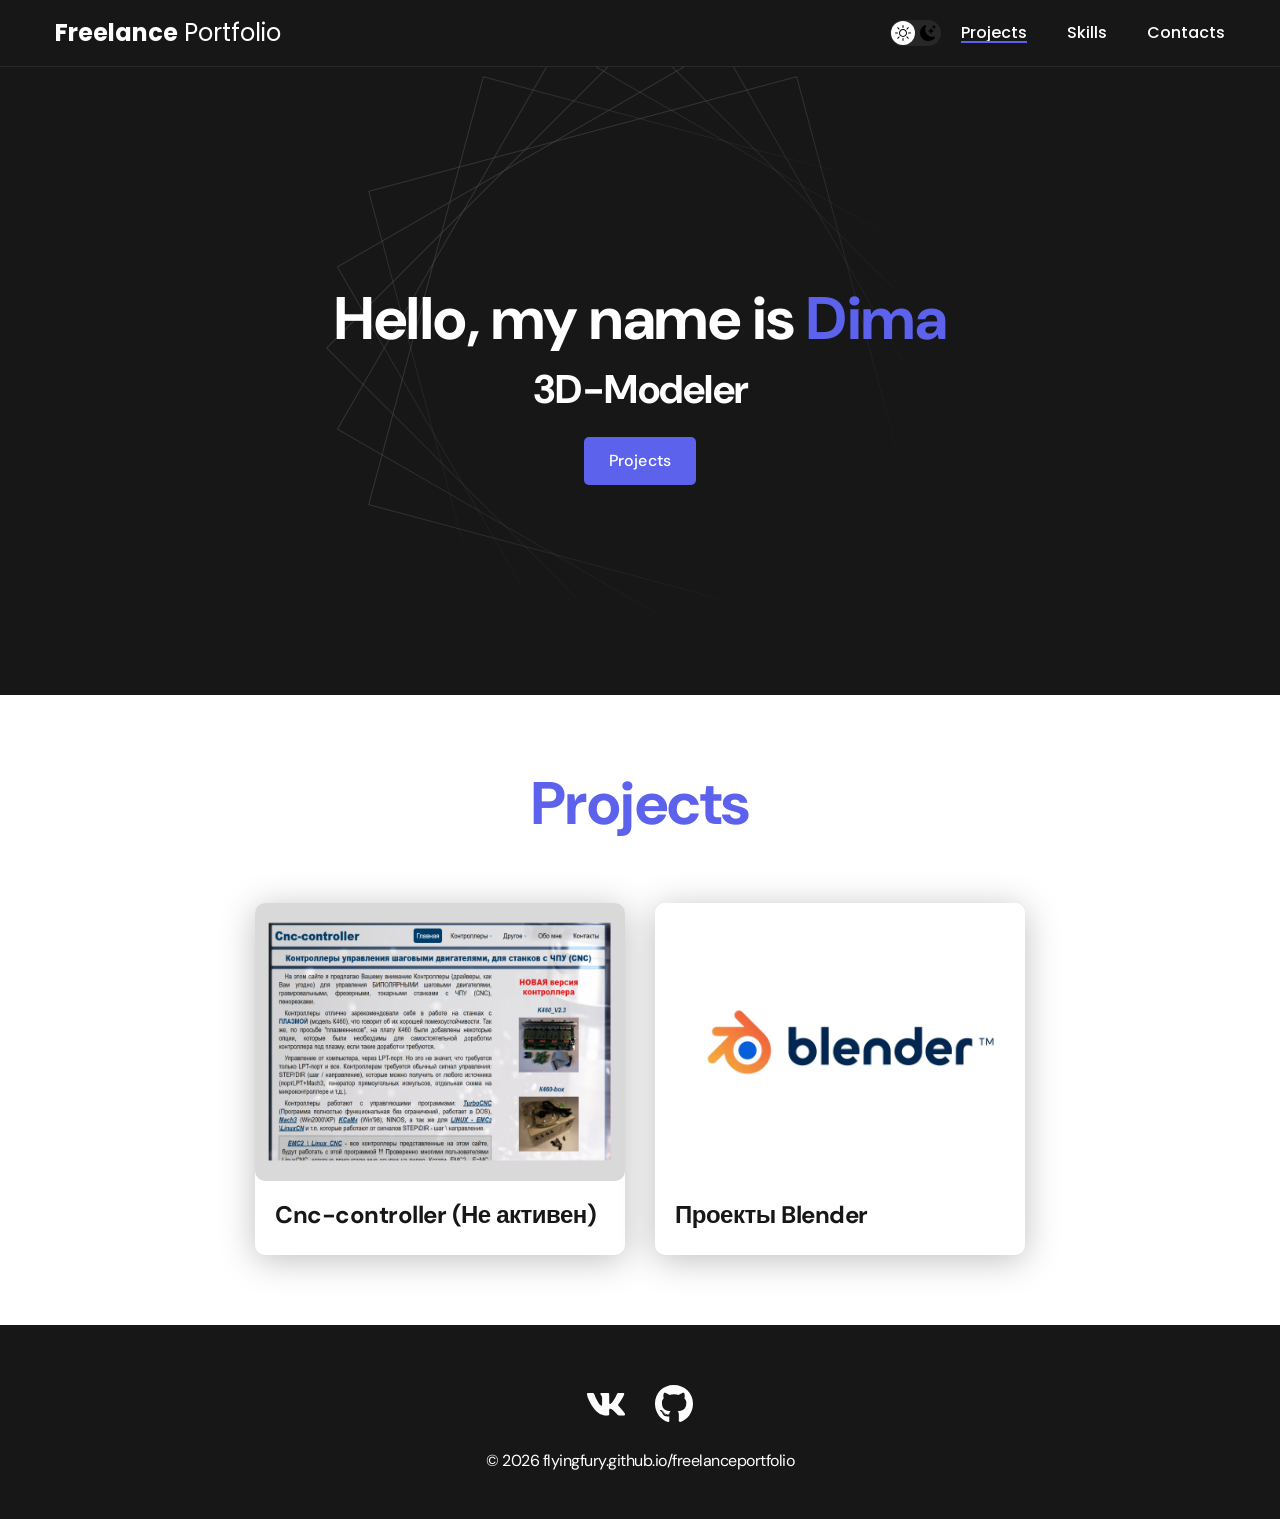
==== index.html @ 2fadafa0 "My first commit" ====
<!DOCTYPE html>
<html lang="en">
<head>
    <meta charset="UTF-8">
    <meta http-equiv="X-UA-Compatible" content="IE=edge">
    <meta name="viewport" content="width=device-width, initial-scale=1.0, user-scalable=no">
    <title>Freelance Portfolio</title>
    <link rel="stylesheet" href="style/css/style.css">
    <link rel="stylesheet" href="style/css/media.css">
</head>
<body>
    <header class="header">
        <nav class="nav">
            <div class="container">
                <div class="nav__wrapper">
                    <a href="index.html" class="logo"><strong>Freelance</strong> Portfolio</a>
                    <button class="dark-mode-btn">
                        <img src="images/icons/sun.svg" alt="Light mode" class="dark-mode-btn__icon">
                        <img src="images/icons/moon.svg" alt="Dark mode" class="dark-mode-btn__icon">
                    </button>
                    <ul class="nav__menu menu">
                        <li class="menu__item"><a href="#main__title" class="menu__link active">Projects</a></li>
                        <li class="menu__item"><a href="skills.html" class="menu__link">Skills</a></li>
                        <li class="menu__item"><a href="contacts.html" class="menu__link">Contacts</a></li>
                    </ul>
                </div>
            </div>
        </nav>
        <div class="header__wrapper">
            <h1 class="header__title">
                <strong>Hello, my name is <span class="header__name">Dima</span></strong> <br>
                3D-Modeler
            </h1>
            <a href="#main__title" class="btn">Projects</a>
        </div>
    </header>

    <main class="main">
        <div class="container">
            <h2 class="title-1" id="main__title">Projects</h2>
            <div class="cards">
                <div class="card">
                    <a href="project-cnc.html">
                        <img class="card__img" src="images/projects/cnc.jpg" alt="">
                        <h3 class="card__title">Cnc-controller (Не активен)</h3>
                    </a>
                </div>

                <div class="card">
                    <a href="projects_blender.html">
                        <img class="card__img" src="images/3D/blender_logo_1-1801-659f65.avif" alt="">
                        <h3 class="card__title">Проекты Blender</h3>
                    </a>
                </div>

            </div>
        </div>
    </main>

    <footer class="footer">
        <div class="container">
            <div class="footer__wrapper">
                <ul class="social">
                    <li class="social__item"><a href="https://vk.com/lebdim2000" target="_blank"><img src="images/icons/vk.svg" alt="link"></a></li>
                    <li class="social__item"><a href="https://github.com/flyingfury?tab=repositories" target="_blank"><img src="images/icons/gitHub.svg" alt="link"></a></li>
                </ul>
                <div class="copyright">
                    <p>© 2026 flyingfury.github.io/freelanceportfolio</p>
                </div>
            </div>
        </div>
    </footer>

    <script src="js/Script.js"></script>
</body>
</html>
---- style/css/style.css ----
@import url("https://fonts.googleapis.com/css2?family=DM+Sans:wght@400;500;700&family=Poppins:wght@400;500;700&display=swap");
*, *::before, *::after {
  padding: 0;
  margin: 0;
  border: none;
  box-sizing: border-box;
  -moz-box-sizing: border-box;
  -webkit-box-sizing: border-box;
}

*:focus, *:active {
  outline: none;
}

html, body, div, span, applet, object, iframe, h1, h2, h3, h4, h5, h6, p, blockquote, pre, a, abbr, acronym, address, big, cite, code, del, dfn, em, img, ins, kbd, samp, strike, sub, sup, tt, var, center, dl, dt, dd, ol, ul, li, fieldset, form, label, legend, table, caption, tbody, tfoot, thead, tr, th, td, article, aside, canvas, details, embed, figure, figcaption, footer, header, hgroup, menu, nav, output, ruby, section, summary, time, mark, audio, video {
  margin: 0;
  padding: 0;
  border: 0;
  font-size: 100%;
  font: inherit;
  vertical-align: baseline;
}

article, aside, details, figcaption, figure, footer, header, hgroup, menu, nav, section, main {
  display: block;
}

small {
  font-size: 80%;
}

html, body {
  font-family: sans-serif;
  font-size: 16px;
  line-height: 1;
  -moz-text-size-adjust: 100%;
  -webkit-text-size-adjust: 100%;
  text-size-adjust: 100%;
  font-weight: normal;
}

input, button, textarea {
  font-family: inherit;
}

input::-ms-clear {
  display: none;
}

a:focus, a:active, a:link, a:visited {
  outline: none;
  text-decoration: none;
}

a:hover {
  text-decoration: none;
}

a {
  text-decoration: none;
  color: #000;
}

ul, ol, li {
  list-style: none;
}

h1, h2, h3, h4, h5, h6, p {
  font-size: inherit;
  font-weight: inherit;
}

hr {
  width: 100%;
  height: 1px;
  background-color: #101010;
}

button {
  cursor: pointer;
}

button::-moz-focus-inner {
  padding: 0;
  border: 0;
}

input, textarea, button, select {
  font-family: inherit;
  font-size: inherit;
  color: inherit;
  background-color: transparent;
}

input::-ms-clear {
  display: none;
}

address {
  font-style: normal;
}

button, input[type=submit] {
  display: inline-block;
  box-shadow: none;
  background-color: transparent;
  background: none;
  cursor: pointer;
}

input:focus, input:active,
button:focus, button:active {
  outline: none;
}

button::-moz-focus-inner {
  padding: 0;
  border: 0;
}

label {
  cursor: pointer;
}

legend {
  display: block;
}

.wrapper {
  min-height: 100vh;
  margin: 0 10px;
}

/*
font-family: 'DM Sans', sans-serif;
font-family: 'Poppins', sans-serif;
*/
:root {
  --white: #fff;
  --black--border: #26292D;
  --black: #171718;
  --purple: #5C62EC;
  --text-color: var(--black);
  --dark-bg: var(--black);
  --dark-border: var(--black--border);
  --text: var(--white);
  --accent: var(--purple);
  --page-bg: var(--white);
  --text-color: var(--black);
  --title-1: var(--accent);
  --project-card-bg: var(--white);
  --project-card-text: var(--black);
}

.dark {
  --page-bg: #252526;
  --text-color: var(--white);
  --title-1: var(--white);
  --project-card-bg: var(--black);
  --project-card-text: var(--white);
}

html, body {
  display: flex;
  flex-direction: column;
  min-height: 100vh;
  font-size: 16px;
  font-family: "DM Sans", sans-serif;
  letter-spacing: -0.5px;
  background-color: var(--page-bg);
  color: var(--text-color);
}

.none {
  display: none !important;
}

.container {
  max-width: 1200px;
  padding: 0 15px;
  margin: 0 auto;
}

.title-1 {
  margin-bottom: 60px;
  font-size: 60px;
  font-weight: 700;
  line-height: 1.3;
  color: var(--title-1);
  text-align: center;
}

.title-2 {
  margin-bottom: 20px;
  font-weight: 700;
  font-size: 40px;
  line-height: 1.3;
}

.header {
  padding: 0;
  min-height: 695px;
  display: flex;
  justify-content: flex-start;
  align-items: center;
  flex-direction: column;
  background-color: var(--dark-bg);
  background-image: url("../../images/header-bg.png");
  background-repeat: no-repeat;
  background-size: auto;
  background-position: center center;
  color: var(--text);
  text-align: center;
}
.header__wrapper {
  padding: 0 15px;
  max-width: 100%;
  border: white;
  display: flex;
  justify-content: center;
  flex-direction: column;
  align-items: center;
  flex: 1 0 80%;
}

.header__title {
  font-size: 40px;
  font-weight: 700;
  line-height: 1.4;
  margin-bottom: 20px;
}
.header__title strong {
  font-size: 60px;
}
.header__title span.header__name {
  color: var(--accent);
}

.header__text {
  margin-bottom: 40px;
  font-size: 18px;
  line-height: 1.3;
}
.header__text p + p {
  margin-top: 1em;
}

.btn {
  display: inline-flex;
  align-items: center;
  height: 48px;
  padding: 15px 25px;
  border-radius: 5px;
  background-color: var(--accent);
  color: var(--white);
  letter-spacing: 0.15px;
  font-weight: 500;
  transition: opacity 0.2s ease-in;
}
.btn:hover {
  opacity: 0.8;
}
.btn:active {
  position: relative;
  top: 1px;
}

.btn__outline {
  display: flex;
  gap: 10px;
  align-items: center;
  height: 48px;
  padding: 12px 20px;
  border-radius: 5px;
  border: 1px solid var(--dark-border);
  background-color: var(--white);
}
.btn__outline:hover {
  opacity: 0.8;
}
.btn__outline:active {
  position: relative;
  top: 1px;
}

.nav {
  min-width: -webkit-fill-available;
  background-color: var(--dark-bg);
  border-bottom: 1px solid var(--dark-border);
  letter-spacing: normal;
  flex: 0 0 20%;
}
.nav a {
  color: var(--text);
}
.nav .nav a.menu__link {
  color: var(--text);
}
.nav__wrapper {
  padding: 20px 0;
  display: flex;
  justify-content: flex-end;
  align-items: center;
  gap: 20px;
  flex-wrap: wrap;
}
.nav__wrapper .logo {
  font-size: 24px;
  margin-right: auto;
  font-family: "Poppins", sans-serif;
}

ul.menu {
  display: flex;
  justify-content: center;
  flex-wrap: wrap;
  gap: 10px 40px;
  font-weight: 500;
  font-family: "Poppins", sans-serif;
}
ul.menu li.menu__item {
  position: relative;
  transition: all 0.2s ease-in;
}
ul.menu li.menu__item a.menu__link:hover::before {
  content: "";
  position: absolute;
  left: 0;
  top: 100%;
  display: block;
  height: 2px;
  width: 100%;
  background-color: var(--accent);
}
ul.menu a.menu__link.active::before {
  content: "";
  position: absolute;
  left: 0;
  top: 100%;
  display: block;
  height: 2px;
  width: 100%;
  background-color: var(--accent);
}

.dark-mode-btn {
  display: flex;
  justify-content: space-between;
  width: 51px;
  height: 26px;
  padding: 5px;
  border-radius: 50px;
  background-color: #272727;
  position: relative;
}
.dark-mode-btn::before {
  content: "";
  display: block;
  width: 24px;
  height: 24px;
  border-radius: 50%;
  background-color: var(--white);
  position: absolute;
  top: 1px;
  left: 1px;
  transition: left 0.2s ease-in;
}
.dark-mode-btn__icon {
  position: relative;
  z-index: 9;
}
.dark-mode-btn--active::before {
  left: 26px;
}

.main {
  padding: 70px 0;
}

.cards {
  display: flex;
  flex-flow: row wrap;
  justify-content: center;
  gap: 30px;
}

.card {
  max-width: 370px;
  background-color: var(--project-card-bg);
  box-shadow: 0 5px 35px rgba(0, 0, 0, 0.25);
  border-radius: 10px;
}

.card__img {
  border-radius: 10px;
  width: 370px;
  height: 278px;
}

.card__title {
  padding: 15px 20px 25px;
  font-weight: 700;
  font-size: 24px;
  line-height: 1.3;
  color: var(--project-card-text);
}

.project__details {
  margin: 0 auto;
  max-width: 865px;
  display: flex;
  flex-direction: column;
  align-items: center;
  text-align: center;
}

.project__img {
  max-width: 100%;
  margin-bottom: 40px;
  box-shadow: 0 5px 5px rgba(0, 0, 0, 0.25);
  border-radius: 10px;
}

.project__desc {
  margin-bottom: 30px;
  font-size: 24px;
  line-height: 1.3;
}
.project__desc p:first-child {
  font-weight: bold;
  margin-bottom: 20px;
}

.content__list {
  margin: 0 auto;
  max-width: 570px;
  text-align: center;
  display: flex;
  flex-direction: column;
  align-items: center;
  row-gap: 40px;
}

.content__item {
  font-weight: 400;
  font-size: 18px;
  line-height: 1.5;
}
.content__item p + p {
  margin-top: 0.5em;
}

.footer {
  padding: 60px 0 50px;
  background-color: var(--dark-bg);
  color: #fff;
  margin-top: auto;
}
.footer__wrapper {
  display: flex;
  flex-direction: column;
  align-items: center;
  row-gap: 27px;
}

.social {
  display: flex;
  -moz-column-gap: 30px;
       column-gap: 30px;
  align-items: center;
}

.copyright p + p {
  margin-top: 0.5em;
}
---- style/css/media.css ----
@media only screen and (max-width: 795px) {
  .cards .card__title {
    text-align: center;
  }
}
@media only screen and (max-width: 720px) {
  .header__title {
    font-size: 30px;
  }
  .header__title strong {
    font-size: 45px;
  }
  .dark-mode-btn {
    order: 0;
  }
}
@media only screen and (max-width: 630px) {
  .logo {
    font-size: 17px;
  }
  .nav__wrapper {
    justify-content: space-between;
  }
  .main {
    padding: 40px 0;
  }
  .title-1 {
    font-size: 50px;
    margin-bottom: 30px;
  }
  .title-2 {
    margin-bottom: 10px;
    font-size: 30px;
  }
  .card__title {
    font-size: 22px;
  }
  .cards {
    flex-flow: column wrap;
    align-items: center;
  }
  .card {
    width: 300px;
  }
  .card__img {
    width: 300px;
    height: 250px;
  }
  .card__title {
    font-size: 18px;
  }
  .project__desc {
    font-size: 22px;
    margin-bottom: 20px;
  }
  .content__list {
    row-gap: 30px;
  }
  .content__item {
    font-size: 16px;
  }
  .footer {
    padding: 40px 0 30px;
  }
  .footer__wrapper {
    row-gap: 20px;
  }
  .social {
    -moz-column-gap: 25px;
         column-gap: 25px;
  }
  .social__item {
    width: 24px;
  }
}
@media only screen and (max-width: 550px) {
  .header__title {
    font-size: 22px;
  }
  .header__title strong {
    font-size: 32px;
  }
  .card__title {
    font-size: 16px;
  }
  .title-1 {
    font-size: 40px;
  }
}
@media only screen and (max-width: 419px) {
  .header__title {
    font-size: 18px;
  }
  .header__title strong {
    font-size: 22px;
  }
  .card {
    width: 250px;
  }
  .card__img {
    width: 250px;
    height: 220px;
  }
  .footer__wrapper .copyright {
    font-size: 13px;
  }
}
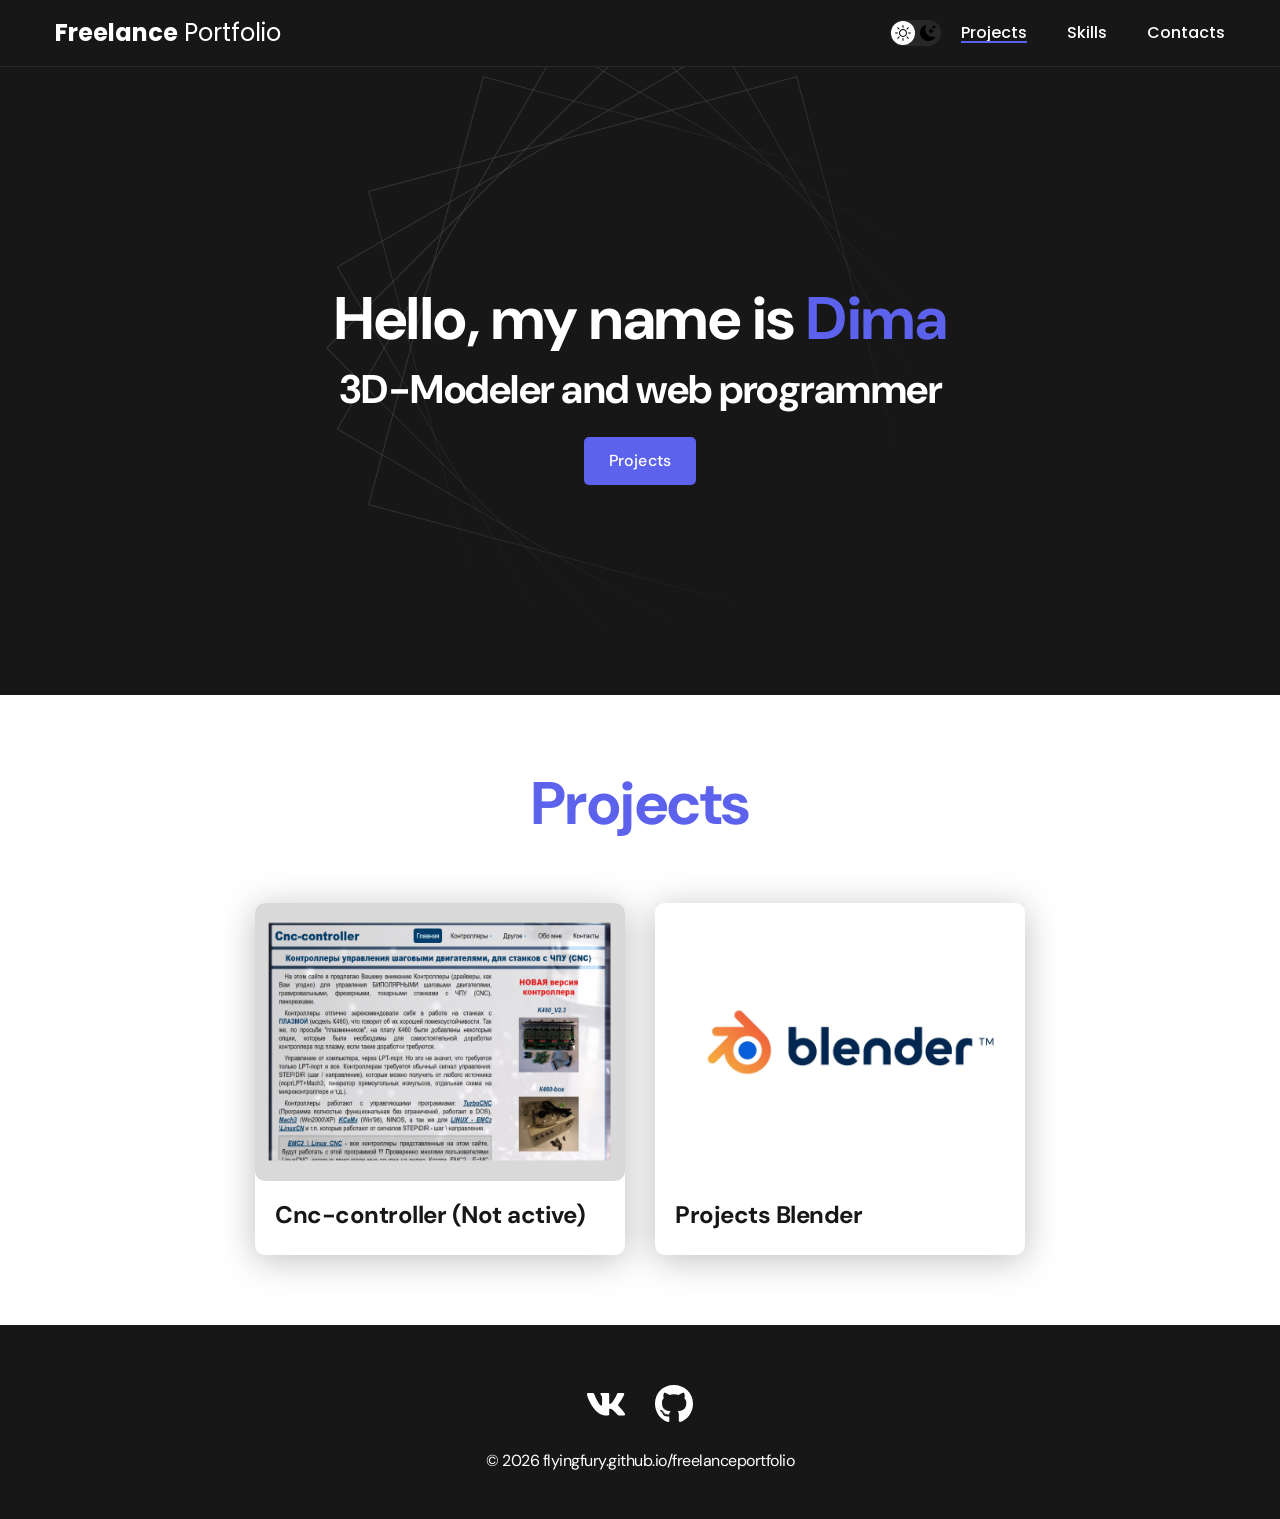
==== commit 5679492f: "Add files via upload" ====
--- a/index.html
+++ b/index.html
@@ -29,7 +29,7 @@
         <div class="header__wrapper">
             <h1 class="header__title">
                 <strong>Hello, my name is <span class="header__name">Dima</span></strong> <br>
-                3D-Modeler
+                3D-Modeler and web programmer
             </h1>
             <a href="#main__title" class="btn">Projects</a>
         </div>
@@ -42,17 +42,16 @@
                 <div class="card">
                     <a href="project-cnc.html">
                         <img class="card__img" src="images/projects/cnc.jpg" alt="">
-                        <h3 class="card__title">Cnc-controller (Не активен)</h3>
+                        <h3 class="card__title">Cnc-controller (Not active)</h3>
                     </a>
                 </div>
 
                 <div class="card">
                     <a href="projects_blender.html">
                         <img class="card__img" src="images/3D/blender_logo_1-1801-659f65.avif" alt="">
-                        <h3 class="card__title">Проекты Blender</h3>
+                        <h3 class="card__title">Projects Blender</h3>
                     </a>
                 </div>
-
             </div>
         </div>
     </main>
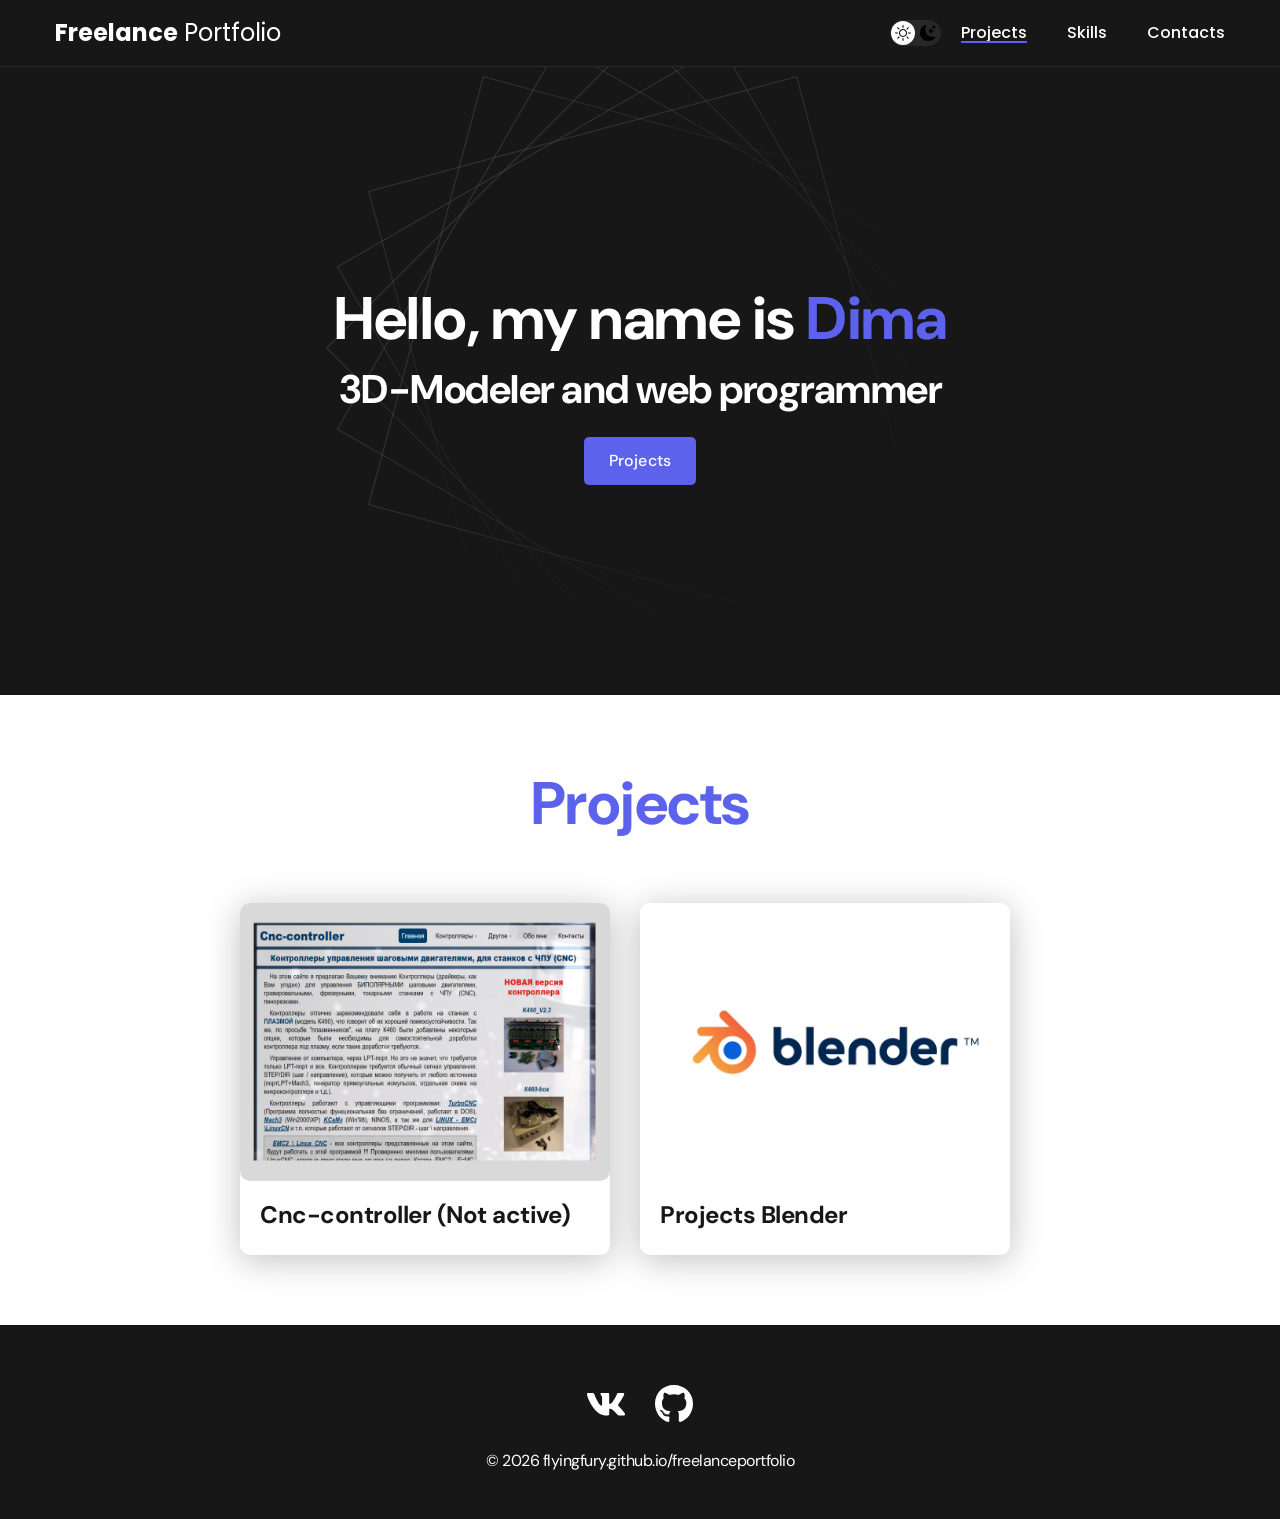
==== commit 631ccff9: "Add files via upload" ====
--- a/index.html
+++ b/index.html
@@ -13,8 +13,10 @@
         <nav class="nav">
             <div class="container">
                 <div class="nav__wrapper">
-                    <a href="index.html" class="logo"><strong>Freelance</strong> Portfolio</a>
-                    <button class="dark-mode-btn">
+                    <h1 class="logo">
+                        <a href="index.html"><strong>Freelance</strong> Portfolio</a>
+                    </h1>
+                        <button class="dark-mode-btn">
                         <img src="images/icons/sun.svg" alt="Light mode" class="dark-mode-btn__icon">
                         <img src="images/icons/moon.svg" alt="Dark mode" class="dark-mode-btn__icon">
                     </button>
@@ -27,10 +29,10 @@
             </div>
         </nav>
         <div class="header__wrapper">
-            <h1 class="header__title">
+            <h2 class="header__title">
                 <strong>Hello, my name is <span class="header__name">Dima</span></strong> <br>
                 3D-Modeler and web programmer
-            </h1>
+            </h2>
             <a href="#main__title" class="btn">Projects</a>
         </div>
     </header>
@@ -52,6 +54,11 @@
                         <h3 class="card__title">Projects Blender</h3>
                     </a>
                 </div>
+
+                <div class="card">
+                    <a href="" class="card__img"></a>
+                    <h3></h3>
+                </div>
             </div>
         </div>
     </main>
@@ -61,7 +68,7 @@
             <div class="footer__wrapper">
                 <ul class="social">
                     <li class="social__item"><a href="https://vk.com/lebdim2000" target="_blank"><img src="images/icons/vk.svg" alt="link"></a></li>
-                    <li class="social__item"><a href="https://github.com/flyingfury?tab=repositories" target="_blank"><img src="images/icons/gitHub.svg" alt="link"></a></li>
+                    <li class="social__item"><a href="https://github.com/solar-system-code" target="_blank"><img src="images/icons/gitHub.svg" alt="link"></a></li>
                 </ul>
                 <div class="copyright">
                     <p>© 2026 flyingfury.github.io/freelanceportfolio</p>
--- a/style/css/media.css
+++ b/style/css/media.css
@@ -88,6 +88,9 @@
   }
 }
 @media only screen and (max-width: 419px) {
+  .nav__wrapper .logo {
+    font-size: 20px;
+  }
   .header__title {
     font-size: 18px;
   }
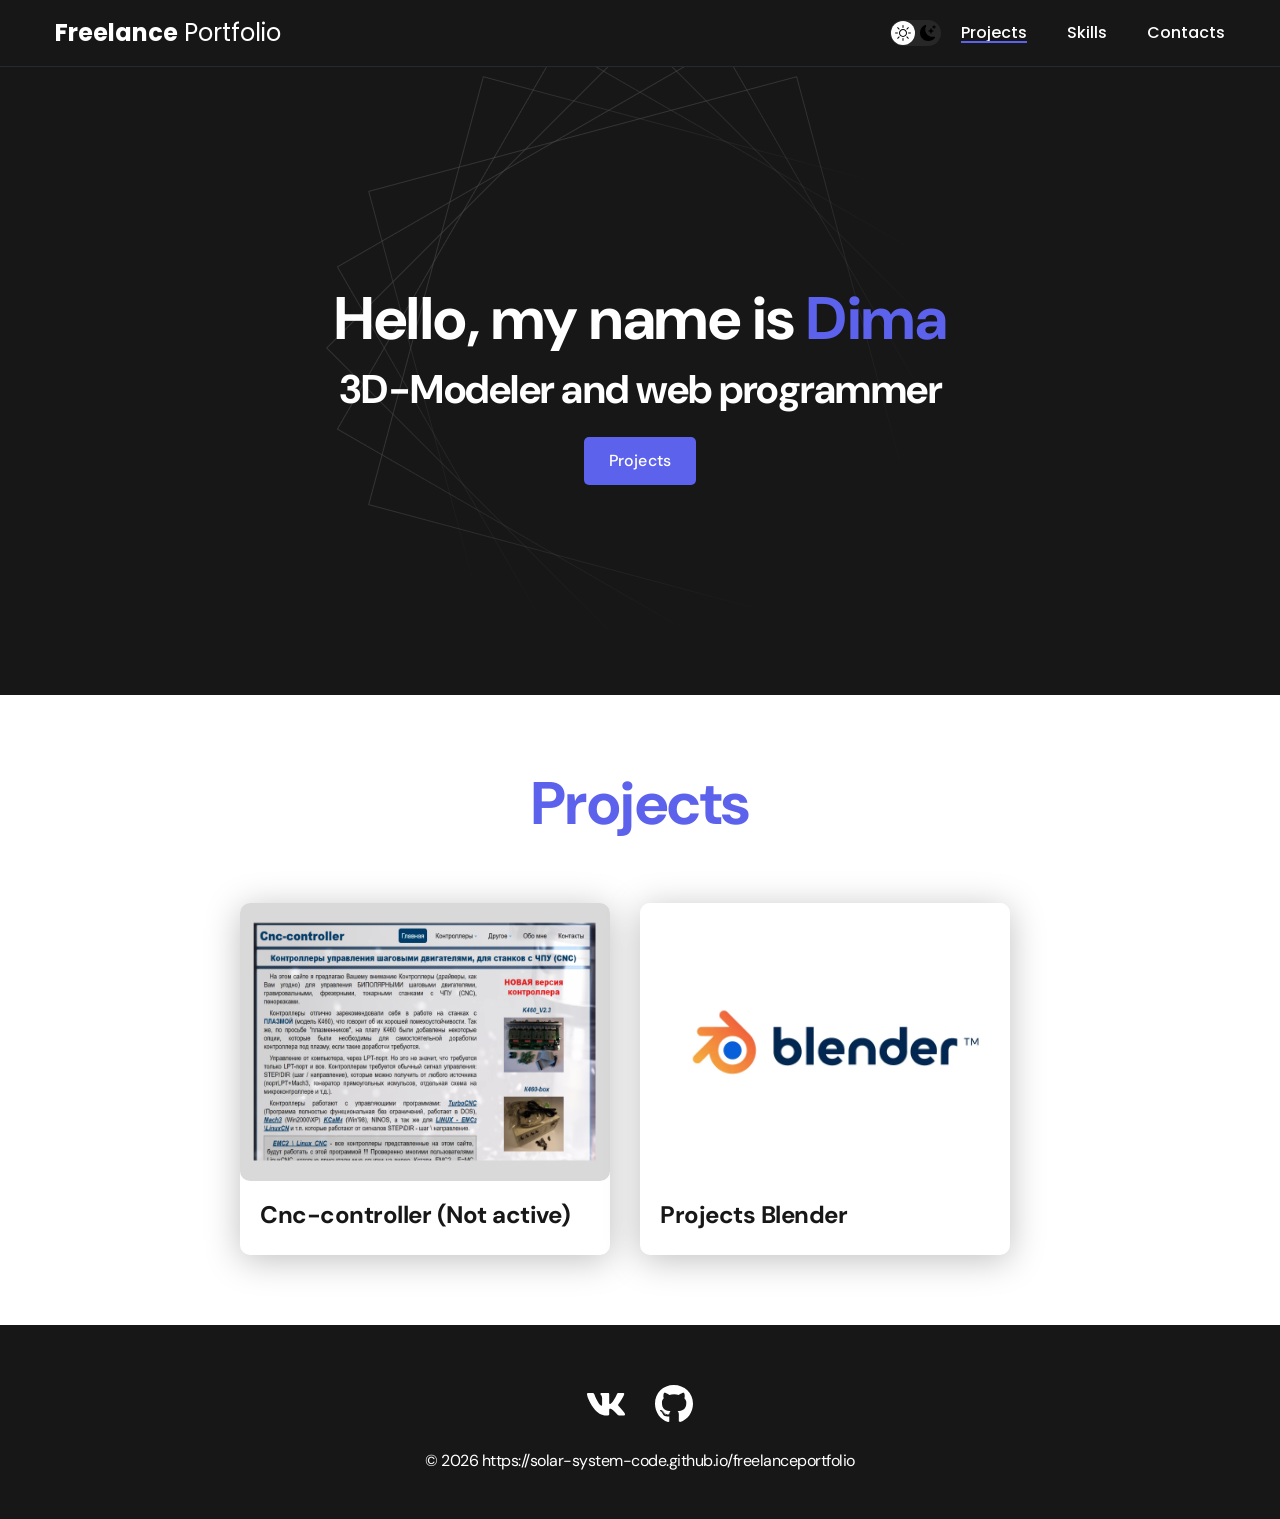
==== commit c9ea9d50: "Add files via upload" ====
--- a/index.html
+++ b/index.html
@@ -71,7 +71,7 @@
                     <li class="social__item"><a href="https://github.com/solar-system-code" target="_blank"><img src="images/icons/gitHub.svg" alt="link"></a></li>
                 </ul>
                 <div class="copyright">
-                    <p>© 2026 flyingfury.github.io/freelanceportfolio</p>
+                    <p>© 2026 https://solar-system-code.github.io/freelanceportfolio</p>
                 </div>
             </div>
         </div>
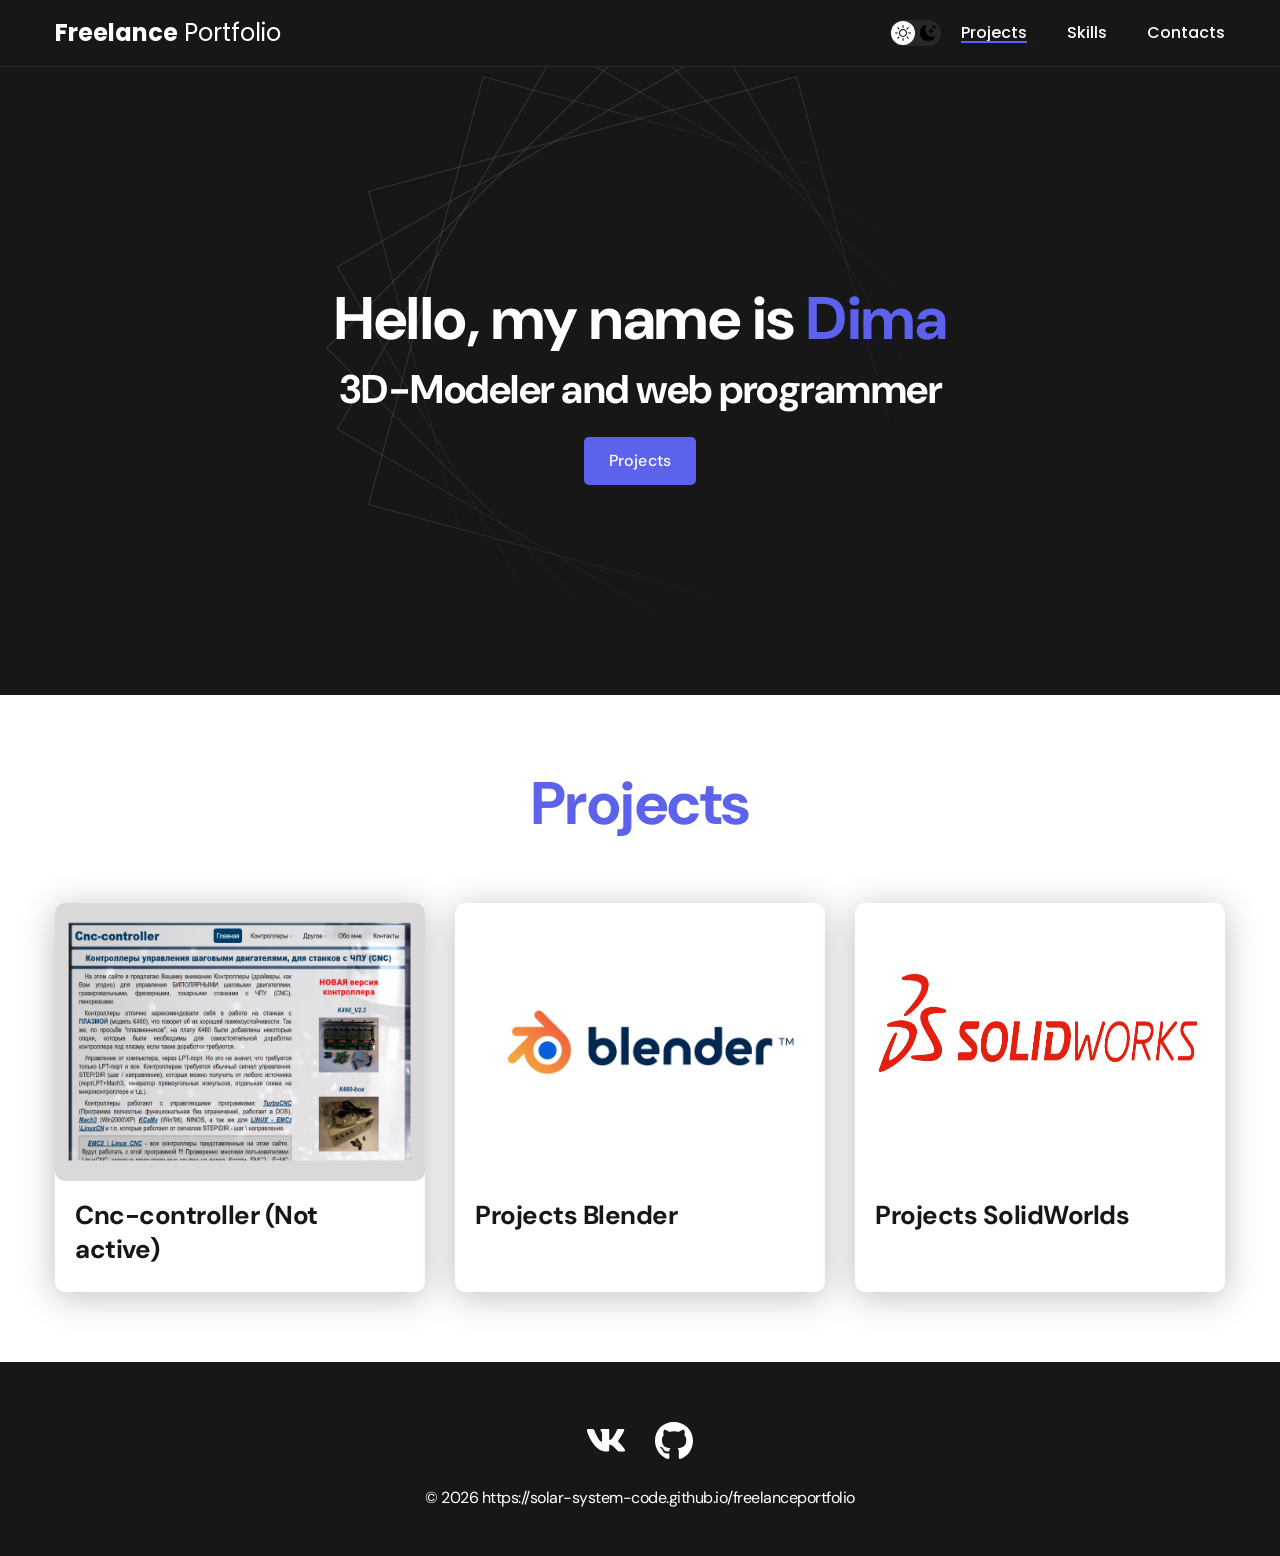
==== commit b6b8c996: "Add files via upload" ====
--- a/index.html
+++ b/index.html
@@ -56,8 +56,10 @@
                 </div>
 
                 <div class="card">
-                    <a href="" class="card__img"></a>
-                    <h3></h3>
+                    <a href="project-sw.html">
+                        <img class="card__img" src="images/3D/solidworks-cad_logo.jpg" alt="">
+                        <h3 class="card__title">Projects SolidWorlds</h3>
+                    </a>
                 </div>
             </div>
         </div>
--- a/style/css/style.css
+++ b/style/css/style.css
@@ -400,7 +400,7 @@
 .card__title {
   padding: 15px 20px 25px;
   font-weight: 700;
-  font-size: 24px;
+  font-size: 26px;
   line-height: 1.3;
   color: var(--project-card-text);
 }
--- a/style/css/media.css
+++ b/style/css/media.css
@@ -1,9 +1,4 @@
-@media only screen and (max-width: 795px) {
-  .cards .card__title {
-    text-align: center;
-  }
-}
-@media only screen and (max-width: 720px) {
+@media only screen and (max-width: 768px) {
   .header__title {
     font-size: 30px;
   }
@@ -12,6 +7,10 @@
   }
   .dark-mode-btn {
     order: 0;
+  }
+  .card__title {
+    font-size: 22px;
+    text-align: center;
   }
 }
 @media only screen and (max-width: 630px) {
@@ -28,13 +27,6 @@
     font-size: 50px;
     margin-bottom: 30px;
   }
-  .title-2 {
-    margin-bottom: 10px;
-    font-size: 30px;
-  }
-  .card__title {
-    font-size: 22px;
-  }
   .cards {
     flex-flow: column wrap;
     align-items: center;
@@ -47,7 +39,7 @@
     height: 250px;
   }
   .card__title {
-    font-size: 18px;
+    font-size: 22px;
   }
   .project__desc {
     font-size: 22px;
@@ -65,6 +57,10 @@
   .footer__wrapper {
     row-gap: 20px;
   }
+  .title-2 {
+    margin-bottom: 10px;
+    font-size: 30px;
+  }
   .social {
     -moz-column-gap: 25px;
          column-gap: 25px;
@@ -79,9 +75,6 @@
   }
   .header__title strong {
     font-size: 32px;
-  }
-  .card__title {
-    font-size: 16px;
   }
   .title-1 {
     font-size: 40px;
